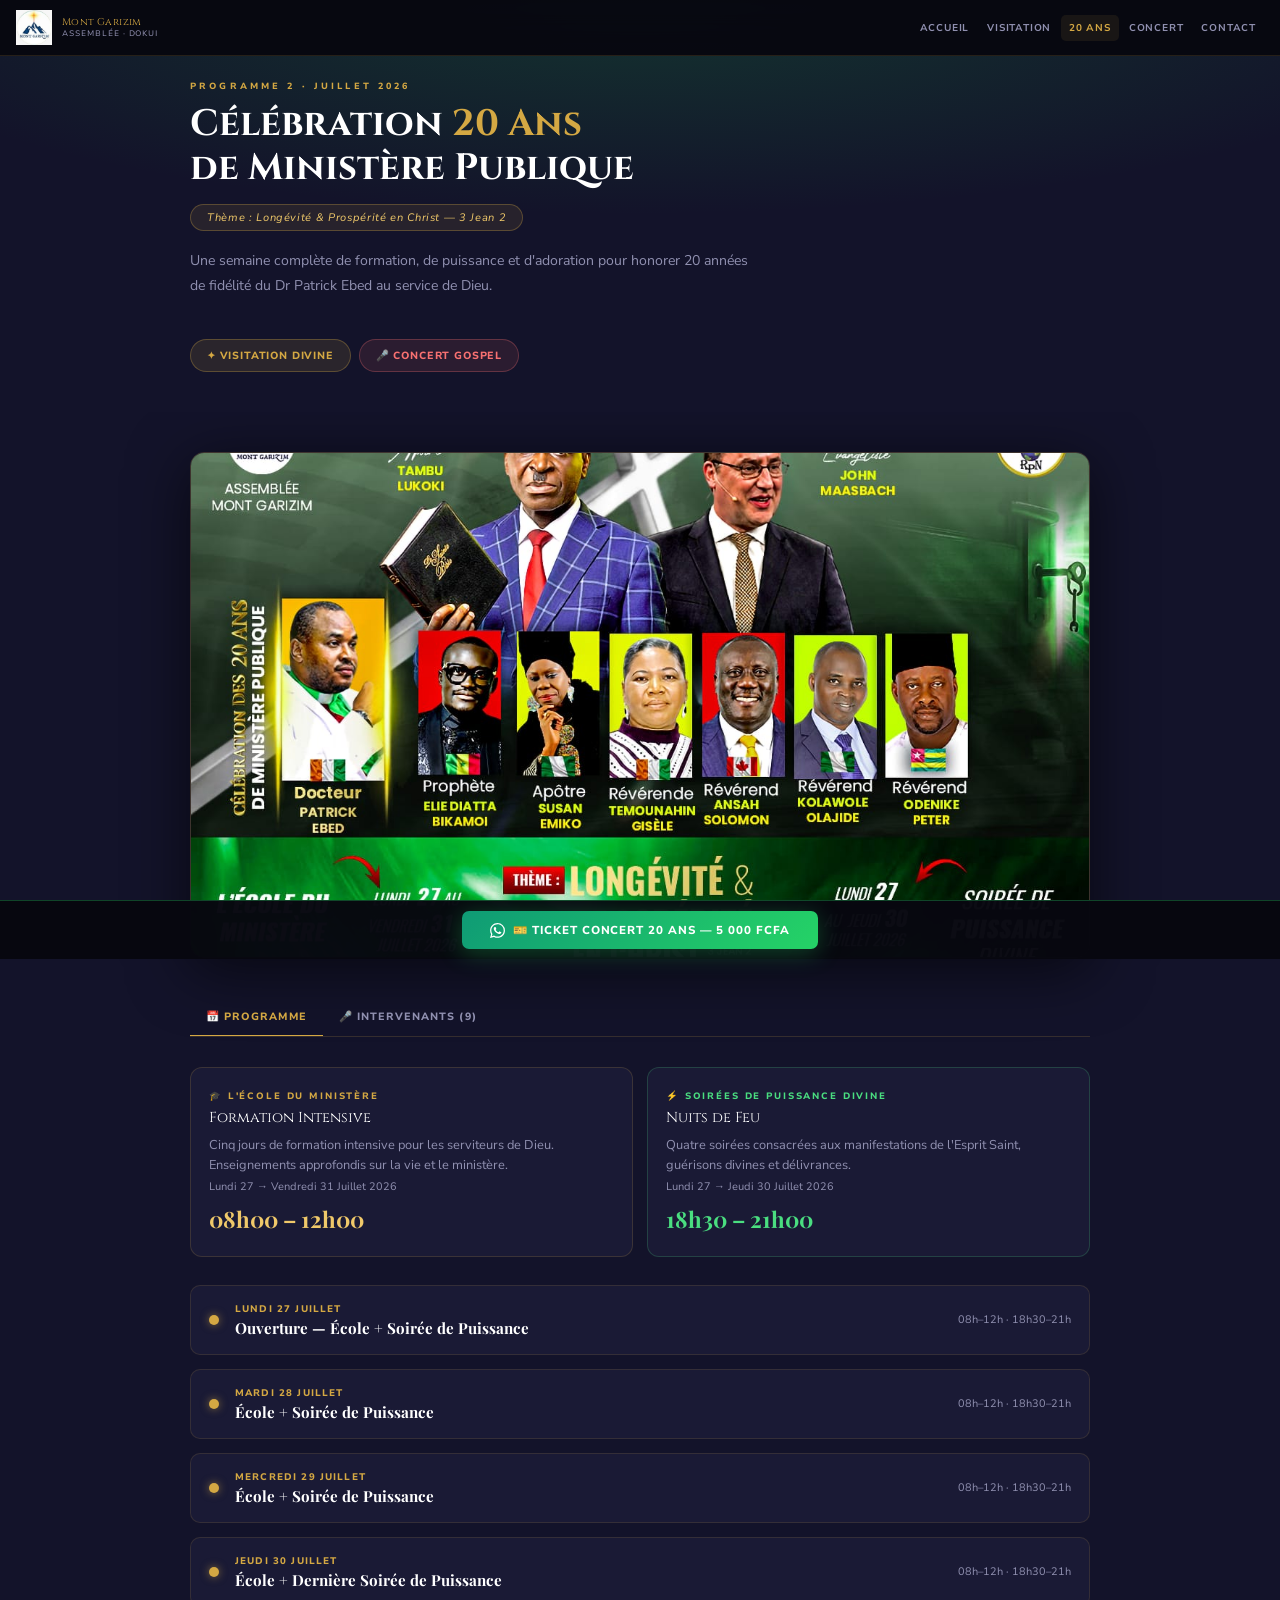
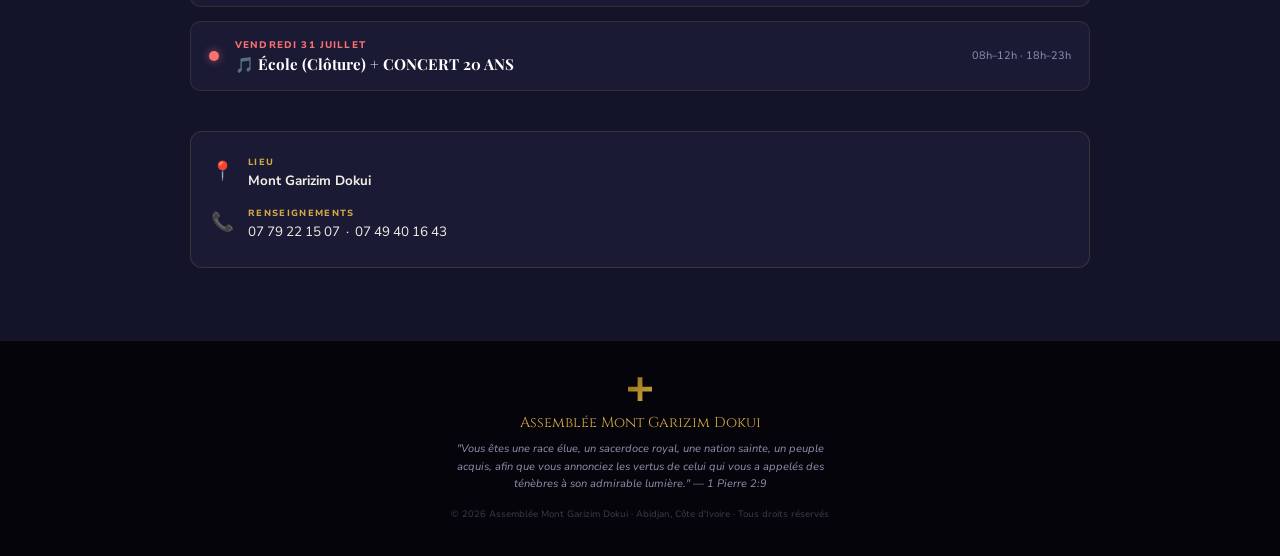
==== 20-ans.html @ 4e77037e "Add files via upload" ====
<!DOCTYPE html>
<html lang="fr">
<head>
<meta charset="UTF-8">
<meta name="viewport" content="width=device-width, initial-scale=1.0">
<title>20 Ans de Ministère — Assemblée Mont Garizim Dokui</title>
<meta name="description" content="Célébration des 20 Ans de Ministère Publique du Dr Patrick Ebed : École du Ministère et Soirées de Puissance Divine du 27 au 31 juillet 2026 à Mont Garizim Dokui.">
<link href="https://fonts.googleapis.com/css2?family=Cinzel:wght@600;700;900&family=Nunito+Sans:ital,wght@0,300;0,400;0,600;0,700;0,800;1,400&family=Playfair+Display:ital,wght@0,700;0,900;1,400&display=swap" rel="stylesheet">
<link rel="stylesheet" href="styles.css">
</head>
<body>

<a href="#main" class="skip-link">Aller au contenu</a>

<!-- NAV -->
<nav id="nav">
  <a href="index.html" class="nav-logo">
    <img src="images/logo.jpeg" alt="Mont Garizim" class="nav-logo-img">
    <div class="nav-text">Mont Garizim<small>Assemblée · Dokui</small></div>
  </a>
  <div class="nav-menu">
    <a href="index.html">Accueil</a>
    <a href="visitation.html">Visitation</a>
    <a href="20-ans.html" class="on">20 Ans</a>
    <a href="concert.html">Concert</a>
    <a href="contact.html">Contact</a>
  </div>
  <button class="nav-toggle" id="navToggle" aria-label="Ouvrir le menu" aria-expanded="false" aria-controls="mobileMenu">
    <span></span><span></span><span></span>
  </button>
</nav>

<!-- MENU MOBILE PLEIN ÉCRAN -->
<div class="mobile-menu" id="mobileMenu" aria-hidden="true">
  <div class="mobile-menu-top">
    <div></div>
    <button class="mobile-menu-close" id="mobileMenuClose" aria-label="Fermer le menu">×</button>
  </div>
  <div class="mobile-menu-body">
    <img src="images/logo.jpeg" alt="Mont Garizim" class="nav-logo-img">
    <a href="index.html" class="mobile-link">Accueil</a>
    <a href="visitation.html" class="mobile-link">Visitation Divine<small>1 – 5 Juillet</small></a>
    <a href="20-ans.html" class="mobile-link on">20 Ans de Ministère<small>27 – 31 Juillet</small></a>
    <a href="concert.html" class="mobile-link">Concert Gospel<small>31 Juillet · Stade Angré</small></a>
    <a href="contact.html" class="mobile-link">Contact<small>Nous rejoindre</small></a>
    <div class="mobile-menu-rule"></div>
    <a href="https://wa.me/2250708304382?text=Bonjour%2C%20je%20souhaite%20r%C3%A9server%20un%20ticket%20pour%20le%20Concert%2020%20Ans%20de%20Minist%C3%A8re%20du%20Dr%20Patrick%20Ebed." class="btn btn-wa mobile-menu-cta" target="_blank" rel="noopener">🎫 Acheter un Ticket — 5 000 FCFA</a>
    <p class="mobile-menu-verse">« Vous êtes une race élue, un sacerdoce royal, une nation sainte… » — 1 Pierre 2:9</p>
  </div>
</div>

<main id="main">

<!-- ═════════════════════════════
  PROGRAMME 2 · 20 ANS
══════════════════════════════════ -->
<div class="prog-header" style="background:var(--night3);">
  <div class="prog-header-bg" style="background:radial-gradient(ellipse 100% 80% at 50% 0%,rgba(21,128,61,.3) 0%,transparent 65%);"></div>
  <div class="prog-header-inner">
    <p class="section-eyebrow rv">Programme 2 · Juillet 2026</p>
    <h2 class="section-title rv">Célébration <span class="g">20 Ans</span><br>de Ministère Publique</h2>
    <span class="verse-pill rv">Thème : Longévité &amp; Prospérité en Christ — 3 Jean 2</span>
    <p class="section-desc rv">Une semaine complète de formation, de puissance et d'adoration pour honorer 20 années de fidélité du Dr Patrick Ebed au service de Dieu.</p>
    <div class="prog-pills rv">
      <a href="visitation.html" class="prog-pill gold">✦ Visitation Divine</a>
      <a href="concert.html" class="prog-pill red-p">🎤 Concert Gospel</a>
    </div>
  </div>
</div>

<section class="section dark3" style="padding-top:40px;">
  <div class="container">
    <img src="images/20-ans.jpg" alt="20 Ans de Ministère" class="prog-banner rv" width="900" height="506">
    <!-- Tabs -->
    <div class="tabs rv">
      <button class="tab-btn on" onclick="tab(this,'t-sched')">📅 Programme</button>
      <button class="tab-btn" onclick="tab(this,'t-spk')">🎤 Intervenants (9)</button>
    </div>

    <div id="t-sched" class="tab-pane on">
      <div class="school-wrap">
        <div class="school-card">
          <p class="school-label">🎓 L'École du Ministère</p>
          <p class="school-name">Formation Intensive</p>
          <p class="school-desc">Cinq jours de formation intensive pour les serviteurs de Dieu. Enseignements approfondis sur la vie et le ministère.</p>
          <p class="school-dates">Lundi 27 → Vendredi 31 Juillet 2026</p>
          <p class="school-time">08h00 – 12h00</p>
        </div>
        <div class="school-card green">
          <p class="school-label">⚡ Soirées de Puissance Divine</p>
          <p class="school-name">Nuits de Feu</p>
          <p class="school-desc">Quatre soirées consacrées aux manifestations de l'Esprit Saint, guérisons divines et délivrances.</p>
          <p class="school-dates">Lundi 27 → Jeudi 30 Juillet 2026</p>
          <p class="school-time">18h30 – 21h00</p>
        </div>
      </div>
      <div class="sched">
        <div class="sched-item"><div class="sched-dot"></div><div><div class="sched-day">Lundi 27 Juillet</div><div class="sched-name">Ouverture — École + Soirée de Puissance</div></div><div class="sched-time">08h–12h · 18h30–21h</div></div>
        <div class="sched-item"><div class="sched-dot"></div><div><div class="sched-day">Mardi 28 Juillet</div><div class="sched-name">École + Soirée de Puissance</div></div><div class="sched-time">08h–12h · 18h30–21h</div></div>
        <div class="sched-item"><div class="sched-dot"></div><div><div class="sched-day">Mercredi 29 Juillet</div><div class="sched-name">École + Soirée de Puissance</div></div><div class="sched-time">08h–12h · 18h30–21h</div></div>
        <div class="sched-item"><div class="sched-dot"></div><div><div class="sched-day">Jeudi 30 Juillet</div><div class="sched-name">École + Dernière Soirée de Puissance</div></div><div class="sched-time">08h–12h · 18h30–21h</div></div>
        <div class="sched-item"><div class="sched-dot cr"></div><div><div class="sched-day cr">Vendredi 31 Juillet</div><div class="sched-name">🎵 École (Clôture) + CONCERT 20 ANS</div></div><div class="sched-time">08h–12h · 18h–23h</div></div>
      </div>
      <div class="venue-card" style="margin-top:20px;">
        <div class="venue-row"><span class="venue-icon">📍</span><div><p class="venue-lbl">Lieu</p><p class="venue-val"><strong>Mont Garizim Dokui</strong></p></div></div>
        <div class="venue-row"><span class="venue-icon">📞</span><div><p class="venue-lbl">Renseignements</p><p class="venue-val">07 79 22 15 07 &nbsp;·&nbsp; 07 49 40 16 43</p></div></div>
      </div>
    </div>

    <div id="t-spk" class="tab-pane">
      <div class="spk-grid">
        <div class="spk-card"><div class="spk-av gold-ring"><div class="spk-av-bg"></div><span>P</span></div><p class="spk-role">Docteur · Pasteur</p><p class="spk-name">Patrick Ebed</p><p class="spk-flag">🇨🇮</p></div>
        <div class="spk-card"><div class="spk-av"><div class="spk-av-bg"></div><span>T</span></div><p class="spk-role">Apôtre</p><p class="spk-name">Tambu Lukoki</p><p class="spk-flag">🇨🇩</p></div>
        <div class="spk-card"><div class="spk-av"><div class="spk-av-bg"></div><span>J</span></div><p class="spk-role">Évangéliste</p><p class="spk-name">John Maasbach</p><p class="spk-flag">🇳🇱</p></div>
        <div class="spk-card"><div class="spk-av"><div class="spk-av-bg"></div><span>E</span></div><p class="spk-role">Prophète</p><p class="spk-name">Elie Diatta Bikamoi</p><p class="spk-flag">🇸🇳</p></div>
        <div class="spk-card"><div class="spk-av"><div class="spk-av-bg"></div><span>S</span></div><p class="spk-role">Apôtre</p><p class="spk-name">Susan Emiko</p><p class="spk-flag">🇨🇮</p></div>
        <div class="spk-card"><div class="spk-av"><div class="spk-av-bg"></div><span>T</span></div><p class="spk-role">Révérende</p><p class="spk-name">Temounahin Gisèle</p><p class="spk-flag">🇨🇮</p></div>
        <div class="spk-card"><div class="spk-av"><div class="spk-av-bg"></div><span>A</span></div><p class="spk-role">Révérend</p><p class="spk-name">Ansah Solomon</p><p class="spk-flag">🇨🇦</p></div>
        <div class="spk-card"><div class="spk-av"><div class="spk-av-bg"></div><span>K</span></div><p class="spk-role">Révérend</p><p class="spk-name">Kolawole Olajide</p><p class="spk-flag">🇳🇬</p></div>
        <div class="spk-card"><div class="spk-av"><div class="spk-av-bg"></div><span>O</span></div><p class="spk-role">Révérend</p><p class="spk-name">Odenike Peter</p><p class="spk-flag">🇹🇬</p></div>
      </div>
    </div>
  </div>
</section>

</main>

<!-- FOOTER -->
<footer>
  <div class="nav-cross" style="width:24px;height:24px;margin:0 auto 12px;"></div>
  <p class="ft-logo">Assemblée Mont Garizim Dokui</p>
  <p class="ft-verse">"Vous êtes une race élue, un sacerdoce royal, une nation sainte, un peuple acquis, afin que vous annonciez les vertus de celui qui vous a appelés des ténèbres à son admirable lumière." — 1 Pierre 2:9</p>
  <p class="ft-copy">© 2026 Assemblée Mont Garizim Dokui · Abidjan, Côte d'Ivoire · Tous droits réservés</p>
</footer>

<!-- STICKY CTA -->
<div id="sticky">
  <a href="https://wa.me/2250708304382?text=Bonjour%2C%20je%20souhaite%20r%C3%A9server%20un%20ticket%20pour%20le%20Concert%2020%20Ans%20de%20Minist%C3%A8re%20du%20Dr%20Patrick%20Ebed." target="_blank" rel="noopener">
    <svg width="15" height="15" viewBox="0 0 24 24" fill="currentColor"><path d="M17.472 14.382c-.297-.149-1.758-.867-2.03-.967-.273-.099-.471-.148-.67.15-.197.297-.767.966-.94 1.164-.173.199-.347.223-.644.075-.297-.15-1.255-.463-2.39-1.475-.883-.788-1.48-1.761-1.653-2.059-.173-.297-.018-.458.13-.606.134-.133.298-.347.446-.52.149-.174.198-.298.298-.497.099-.198.05-.371-.025-.52-.075-.149-.669-1.612-.916-2.207-.242-.579-.487-.5-.669-.51-.173-.008-.371-.01-.57-.01-.198 0-.52.074-.792.372-.272.297-1.04 1.016-1.04 2.479 0 1.462 1.065 2.875 1.213 3.074.149.198 2.096 3.2 5.077 4.487.709.306 1.262.489 1.694.625.712.227 1.36.195 1.871.118.571-.085 1.758-.719 2.006-1.413.248-.694.248-1.289.173-1.413-.074-.124-.272-.198-.57-.347m-5.421 7.403h-.004a9.87 9.87 0 01-5.031-1.378l-.361-.214-3.741.982.998-3.648-.235-.374a9.86 9.86 0 01-1.51-5.26c.001-5.45 4.436-9.884 9.888-9.884 2.64 0 5.122 1.03 6.988 2.898a9.825 9.825 0 012.893 6.994c-.003 5.45-4.437 9.884-9.885 9.884m8.413-18.297A11.815 11.815 0 0012.05 0C5.495 0 .16 5.335.157 11.892c0 2.096.547 4.142 1.588 5.945L.057 24l6.305-1.654a11.882 11.882 0 005.683 1.448h.005c6.554 0 11.89-5.335 11.893-11.893a11.821 11.821 0 00-3.48-8.413z"/></svg>
    🎫 Ticket Concert 20 Ans — 5 000 FCFA
  </a>
</div>

<script src="script.js"></script>
</body>
</html>
---- styles.css ----
/* ════════════════════════════════════════════════════════════
   ASSEMBLÉE MONT GARIZIM DOKUI — Feuille de style commune
   Toutes les pages du site partagent ce fichier.
   ════════════════════════════════════════════════════════════ */

:root {
  --gold: #D4A843;
  --gold-l: #F0C96A;
  --gold-d: #8B6914;
  --crimson: #9B1C1C;
  --night: #080810;
  --night2: #0D0D1C;
  --night3: #13132A;
  --night4: #1A1A35;
  --green: #15803D;
  --green-l: #22C55E;
  --white: #FFFFFF;
  --offwhite: #F2EDE4;
  --muted: #9090B0;
  --border: rgba(212,168,67,0.18);
}
*{margin:0;padding:0;box-sizing:border-box;}
html{scroll-behavior:smooth;}
body{font-family:'Nunito Sans',sans-serif;background:var(--night);color:var(--white);overflow-x:hidden;-webkit-font-smoothing:antialiased;}

/* ─── SCROLLBAR ─── */
::-webkit-scrollbar{width:4px;}
::-webkit-scrollbar-track{background:var(--night);}
::-webkit-scrollbar-thumb{background:var(--gold-d);border-radius:2px;}

/* ─── NAV ─── */
#nav{
  position:fixed;top:0;left:0;right:0;z-index:999;
  display:flex;align-items:center;justify-content:space-between;
  padding:0 16px;height:56px;
  background:rgba(8,8,16,0.96);
  backdrop-filter:blur(16px);
  border-bottom:1px solid rgba(212,168,67,0.15);
  transition:all .3s;
}
.nav-logo{display:flex;align-items:center;gap:10px;text-decoration:none;}
.nav-cross{
  width:30px;height:30px;
  background:linear-gradient(135deg,var(--gold-d),var(--gold));
  clip-path:polygon(40% 0%,60% 0%,60% 40%,100% 40%,100% 60%,60% 60%,60% 100%,40% 100%,40% 60%,0% 60%,0% 40%,40% 40%);
  flex-shrink:0;
}
.nav-text{font-family:'Cinzel',serif;font-size:.62rem;line-height:1.3;color:var(--gold);letter-spacing:.04em;}
.nav-text small{display:block;font-size:.5rem;color:var(--muted);letter-spacing:.12em;text-transform:uppercase;font-family:'Nunito Sans',sans-serif;}
.nav-menu{display:flex;gap:2px;}
.nav-menu a{
  color:var(--muted);text-decoration:none;
  font-size:.62rem;font-weight:700;letter-spacing:.08em;text-transform:uppercase;
  padding:6px 8px;border-radius:5px;transition:all .2s;white-space:nowrap;
}
.nav-menu a:hover,.nav-menu a.on{color:var(--gold);background:rgba(212,168,67,.09);}

/* ─── HERO ─── */
#hero{
  min-height:100svh;
  display:flex;flex-direction:column;align-items:center;justify-content:center;
  position:relative;overflow:hidden;padding:64px 16px 48px;text-align:center;
}
.hero-bg{
  position:absolute;inset:0;
  background:
    radial-gradient(ellipse 120% 60% at 50% 0%, rgba(155,28,28,.5) 0%, transparent 55%),
    radial-gradient(ellipse 80% 80% at 80% 80%, rgba(212,168,67,.07) 0%, transparent 60%),
    linear-gradient(180deg,#0A0518 0%,#08080F 60%,#080810 100%);
}
.hero-stars{
  position:absolute;inset:0;
  background-image:
    radial-gradient(1px 1px at 20% 30%, rgba(212,168,67,.5) 0%, transparent 100%),
    radial-gradient(1px 1px at 80% 20%, rgba(255,255,255,.3) 0%, transparent 100%),
    radial-gradient(1px 1px at 40% 70%, rgba(212,168,67,.3) 0%, transparent 100%),
    radial-gradient(1px 1px at 60% 50%, rgba(255,255,255,.2) 0%, transparent 100%),
    radial-gradient(1px 1px at 10% 80%, rgba(212,168,67,.4) 0%, transparent 100%),
    radial-gradient(1px 1px at 90% 60%, rgba(255,255,255,.25) 0%, transparent 100%),
    radial-gradient(1.5px 1.5px at 35% 15%, rgba(212,168,67,.6) 0%, transparent 100%),
    radial-gradient(1px 1px at 75% 85%, rgba(255,255,255,.2) 0%, transparent 100%);
  animation:twinkle 6s ease-in-out infinite alternate;
}
@keyframes twinkle{from{opacity:.5;}to{opacity:1;}}
.hero-content{position:relative;z-index:2;max-width:720px;margin:0 auto;}
.hero-eyebrow{
  font-size:.6rem;letter-spacing:.35em;text-transform:uppercase;
  color:var(--gold);margin-bottom:14px;font-weight:800;
  animation:up .7s ease both;
}
.hero-church{
  font-family:'Cinzel',serif;
  font-size:clamp(1.4rem,5.5vw,3rem);
  color:var(--white);line-height:1.15;margin-bottom:6px;
  animation:up .8s .08s ease both;
  text-shadow:0 2px 40px rgba(155,28,28,.6);
}
.hero-sub{
  font-family:'Playfair Display',serif;
  font-size:clamp(.75rem,2vw,.95rem);
  color:var(--gold-l);font-style:italic;margin-bottom:24px;
  animation:up .8s .14s ease both;letter-spacing:.06em;
}
.hero-rule{
  width:60px;height:2px;margin:0 auto 28px;
  background:linear-gradient(90deg,transparent,var(--gold),transparent);
  animation:up .8s .18s ease both;
}
.hero-tagline{
  font-size:clamp(.78rem,2vw,.9rem);color:rgba(242,237,228,.7);
  font-weight:300;margin-bottom:36px;letter-spacing:.04em;
  animation:up .8s .22s ease both;
}
.hero-img-wrap{
  position:relative;margin-bottom:36px;
  animation:up .9s .28s ease both;
}
.hero-img{
  width:100%;max-width:680px;border-radius:14px;
  border:1px solid rgba(212,168,67,.28);
  box-shadow:0 24px 80px rgba(0,0,0,.8),0 0 60px rgba(155,28,28,.2);
  aspect-ratio:16/9;object-fit:cover;object-position:center;
}
.hero-glow{
  position:absolute;inset:-20px;
  background:radial-gradient(ellipse, rgba(155,28,28,.2) 0%, transparent 70%);
  pointer-events:none;z-index:-1;border-radius:20px;
}
.hero-btns{
  display:flex;gap:12px;flex-wrap:wrap;justify-content:center;
  animation:up .9s .34s ease both;
}
.btn{
  display:inline-flex;align-items:center;gap:8px;
  padding:13px 24px;border-radius:7px;cursor:pointer;
  font-family:'Nunito Sans',sans-serif;font-size:.72rem;
  font-weight:800;letter-spacing:.1em;text-transform:uppercase;
  text-decoration:none;transition:all .25s;border:none;
}
.btn-gold{
  background:linear-gradient(135deg,var(--gold-d),var(--gold),var(--gold-l));
  color:var(--night);
  box-shadow:0 4px 24px rgba(212,168,67,.35);
}
.btn-gold:hover{transform:translateY(-2px);box-shadow:0 8px 36px rgba(212,168,67,.5);}
.btn-ghost{
  background:transparent;color:var(--gold);
  border:1.5px solid rgba(212,168,67,.5);
}
.btn-ghost:hover{background:rgba(212,168,67,.1);border-color:var(--gold);}
.btn-wa{
  background:linear-gradient(135deg,#0F9B75,#25D366);
  color:#fff;box-shadow:0 4px 24px rgba(37,211,102,.3);
}
.btn-wa:hover{transform:translateY(-2px);box-shadow:0 8px 36px rgba(37,211,102,.45);}
.btn-wa svg,.btn-gold svg{width:16px;height:16px;flex-shrink:0;}

@keyframes up{from{opacity:0;transform:translateY(32px);}to{opacity:1;transform:translateY(0);}}

/* ─── SECTION COMMONS ─── */
.section{padding:72px 16px;}
.section.dark2{background:var(--night2);}
.section.dark3{background:var(--night3);}
.container{max-width:900px;margin:0 auto;}
.section-eyebrow{
  font-size:.56rem;letter-spacing:.35em;text-transform:uppercase;
  color:var(--gold);font-weight:800;margin-bottom:10px;
}
.section-title{
  font-family:'Cinzel',serif;
  font-size:clamp(1.3rem,4.5vw,2.3rem);
  line-height:1.2;margin-bottom:14px;
}
.section-title .g{color:var(--gold);}
.section-desc{
  font-size:.88rem;color:var(--muted);line-height:1.75;
  max-width:560px;margin-bottom:40px;
}
.centered{text-align:center;}
.centered .section-desc{margin-left:auto;margin-right:auto;}
.gold-line{
  width:100%;height:1px;
  background:linear-gradient(90deg,transparent,rgba(212,168,67,.25),transparent);
  margin:52px 0;
}
.verse-pill{
  display:inline-block;padding:5px 16px;border-radius:20px;
  background:rgba(212,168,67,.1);border:1px solid rgba(212,168,67,.3);
  color:var(--gold-l);font-size:.68rem;font-style:italic;letter-spacing:.06em;
  margin-bottom:18px;
}

/* ─── SCROLL REVEAL ─── */
.rv{opacity:0;transform:translateY(28px);transition:opacity .65s ease,transform .65s ease;}
.rv.on{opacity:1;transform:none;}
.rv.d1{transition-delay:.08s;}.rv.d2{transition-delay:.16s;}.rv.d3{transition-delay:.24s;}.rv.d4{transition-delay:.32s;}

/* ─── EVENTS GRID ─── */
.events-grid{display:grid;gap:18px;grid-template-columns:1fr;}
@media(min-width:540px){.events-grid{grid-template-columns:1fr 1fr;}}
@media(min-width:800px){.events-grid{grid-template-columns:repeat(3,1fr);}}

.ev-card{
  display:block;text-decoration:none;color:inherit;
  background:var(--night3);border:1px solid var(--border);
  border-radius:14px;overflow:hidden;
  transition:transform .3s,box-shadow .3s,border-color .3s;
}
.ev-card:hover{
  transform:translateY(-7px);
  box-shadow:0 20px 60px rgba(0,0,0,.6),0 0 24px rgba(212,168,67,.1);
  border-color:rgba(212,168,67,.4);
}
.ev-card-img{width:100%;aspect-ratio:16/9;object-fit:cover;display:block;}
.ev-card-body{padding:18px 16px;}
.ev-tag{
  display:inline-block;padding:3px 11px;border-radius:20px;
  font-size:.56rem;font-weight:800;letter-spacing:.15em;text-transform:uppercase;
  margin-bottom:10px;
}
.tag-g{background:rgba(212,168,67,.13);color:var(--gold);border:1px solid rgba(212,168,67,.3);}
.tag-gr{background:rgba(34,197,94,.1);color:#4ADE80;border:1px solid rgba(74,222,128,.3);}
.tag-r{background:rgba(155,28,28,.18);color:#F87171;border:1px solid rgba(248,113,113,.3);}
.ev-title{font-family:'Playfair Display',serif;font-size:1rem;font-weight:700;line-height:1.3;margin-bottom:8px;}
.ev-date{font-size:.68rem;color:var(--gold);font-weight:700;letter-spacing:.05em;margin-bottom:5px;}
.ev-loc{font-size:.68rem;color:var(--muted);}

/* ─── PROGRAMME BANNER ─── */
.prog-banner{
  width:100%;border-radius:14px;
  border:1px solid rgba(212,168,67,.22);
  box-shadow:0 12px 60px rgba(0,0,0,.6);
  margin-bottom:40px;display:block;
  /* Mobile : ratio 16/9 fixe, pas de zoom ni de déformation */
  aspect-ratio:16/9;
  object-fit:cover;
  object-position:center;
  /* Rendu net sur tous les écrans */
  image-rendering:-webkit-optimize-contrast;
  image-rendering:crisp-edges;
}

/* ─── PROGRAMME HEADER ─── */
.prog-header{
  position:relative;padding:80px 16px 0;overflow:hidden;
  background:var(--night2);
}
.prog-header-bg{
  position:absolute;inset:0;
  background:radial-gradient(ellipse 100% 80% at 50% 0%,rgba(155,28,28,.35) 0%,transparent 65%);
}
.prog-header-inner{position:relative;z-index:1;max-width:900px;margin:0 auto;}

/* ─── SCHEDULE ─── */
.sched{display:flex;flex-direction:column;gap:14px;margin-bottom:40px;}
.sched-item{
  display:grid;grid-template-columns:auto 1fr auto;align-items:center;gap:16px;
  background:var(--night4);border:1px solid rgba(212,168,67,.14);
  border-radius:10px;padding:16px 18px;
  transition:border-color .2s,background .2s;
}
.sched-item:hover{border-color:rgba(212,168,67,.35);background:rgba(26,26,53,.7);}
.sched-dot{
  width:10px;height:10px;border-radius:50%;
  background:var(--gold);box-shadow:0 0 8px rgba(212,168,67,.6);
  flex-shrink:0;
}
.sched-dot.cr{background:#F87171;box-shadow:0 0 8px rgba(248,113,113,.6);}
.sched-dot.gr{background:#4ADE80;box-shadow:0 0 8px rgba(74,222,128,.6);}
.sched-day{font-size:.6rem;color:var(--gold);font-weight:800;letter-spacing:.12em;text-transform:uppercase;margin-bottom:3px;}
.sched-day.cr{color:#F87171;}
.sched-day.gr{color:#4ADE80;}
.sched-name{font-family:'Playfair Display',serif;font-size:.95rem;font-weight:700;}
.sched-time{font-size:.68rem;color:var(--muted);white-space:nowrap;text-align:right;}

/* ─── SPEAKERS ─── */
.spk-heading{
  font-family:'Cinzel',serif;font-size:.85rem;color:var(--gold);
  display:flex;align-items:center;gap:14px;margin-bottom:22px;
}
.spk-heading::after{content:'';flex:1;height:1px;background:rgba(212,168,67,.2);}
.spk-grid{display:grid;gap:14px;grid-template-columns:repeat(2,1fr);}
@media(min-width:460px){.spk-grid{grid-template-columns:repeat(3,1fr);}}
@media(min-width:680px){.spk-grid{grid-template-columns:repeat(4,1fr);}}
@media(min-width:860px){.spk-grid{grid-template-columns:repeat(5,1fr);}}

.spk-card{
  background:var(--night4);border:1px solid rgba(212,168,67,.14);
  border-radius:12px;padding:18px 12px 14px;text-align:center;
  transition:transform .3s,border-color .3s,box-shadow .3s;
}
.spk-card:hover{
  transform:translateY(-5px);
  border-color:rgba(212,168,67,.4);
  box-shadow:0 12px 40px rgba(0,0,0,.4);
}
.spk-photo{
  width:74px;height:74px;border-radius:50%;
  border:2px solid rgba(212,168,67,.3);
  object-fit:cover;margin:0 auto 11px;display:block;
}
.spk-av{
  width:74px;height:74px;border-radius:50%;
  border:2px solid rgba(212,168,67,.3);
  margin:0 auto 11px;display:flex;align-items:center;justify-content:center;
  font-family:'Cinzel',serif;font-weight:900;font-size:1.5rem;color:var(--gold);
  position:relative;overflow:hidden;
}
.spk-av-bg{
  position:absolute;inset:0;
  background:linear-gradient(135deg,var(--night3),var(--night4));
}
.spk-av span{position:relative;z-index:1;}
.spk-av.gold-ring{border-color:var(--gold);box-shadow:0 0 16px rgba(212,168,67,.25);}
.spk-role{font-size:.56rem;letter-spacing:.14em;text-transform:uppercase;color:var(--gold);font-weight:800;margin-bottom:3px;}
.spk-name{font-family:'Playfair Display',serif;font-size:.82rem;font-weight:700;line-height:1.25;}
.spk-flag{font-size:1.1rem;margin-top:5px;}

/* ─── SCHOOL BLOCKS ─── */
.school-wrap{display:grid;gap:14px;margin-bottom:28px;}
@media(min-width:600px){.school-wrap{grid-template-columns:1fr 1fr;}}
.school-card{
  background:var(--night4);border-radius:12px;
  border:1px solid rgba(212,168,67,.18);padding:22px 18px;
}
.school-card.green{border-color:rgba(74,222,128,.2);}
.school-label{
  font-size:.58rem;letter-spacing:.2em;text-transform:uppercase;font-weight:800;
  color:var(--gold);margin-bottom:6px;
}
.school-card.green .school-label{color:#4ADE80;}
.school-name{font-family:'Cinzel',serif;font-size:.9rem;margin-bottom:8px;}
.school-desc{font-size:.8rem;color:var(--muted);line-height:1.6;}
.school-time{
  font-family:'Playfair Display',serif;
  font-size:1.4rem;font-weight:700;color:var(--gold-l);margin-top:10px;
}
.school-card.green .school-time{color:#4ADE80;}
.school-dates{font-size:.68rem;color:var(--muted);margin-top:3px;}

/* ─── TABS ─── */
.tabs{
  display:flex;border-bottom:1px solid rgba(212,168,67,.18);
  margin-bottom:30px;overflow-x:auto;gap:0;
  scrollbar-width:none;
}
.tabs::-webkit-scrollbar{display:none;}
.tab-btn{
  background:none;border:none;cursor:pointer;
  color:var(--muted);padding:11px 16px;
  font-family:'Nunito Sans',sans-serif;font-size:.66rem;
  font-weight:800;letter-spacing:.1em;text-transform:uppercase;
  border-bottom:2px solid transparent;margin-bottom:-1px;
  transition:all .2s;white-space:nowrap;flex-shrink:0;
}
.tab-btn.on{color:var(--gold);border-bottom-color:var(--gold);}
.tab-pane{display:none;}
.tab-pane.on{display:block;}

/* ─── ARTISTS GRID ─── */
.art-grid{display:grid;gap:14px;grid-template-columns:repeat(2,1fr);}
@media(min-width:460px){.art-grid{grid-template-columns:repeat(3,1fr);}}
@media(min-width:680px){.art-grid{grid-template-columns:repeat(4,1fr);}}
@media(min-width:840px){.art-grid{grid-template-columns:repeat(5,1fr);}}

/* ─── TICKET ─── */
.ticket-grid{
  display:grid;gap:18px;grid-template-columns:1fr;
  margin-bottom:0;
}
@media(min-width:620px){.ticket-grid{grid-template-columns:1fr 1fr;}}

.ticket-wrap{
  background:linear-gradient(135deg,rgba(21,128,61,.12),rgba(34,197,94,.05));
  border:1px solid rgba(74,222,128,.25);
  border-radius:16px;padding:36px 24px;text-align:center;
  position:relative;overflow:hidden;
}
.ticket-wrap.gold-ticket{
  background:linear-gradient(135deg,rgba(212,168,67,.1),rgba(212,168,67,.04));
  border-color:rgba(212,168,67,.35);
}
.ticket-wrap::before{
  content:'';position:absolute;inset:0;
  background:radial-gradient(circle at 50% 0%,rgba(37,211,102,.08),transparent 60%);
}
.ticket-wrap.gold-ticket::before{
  background:radial-gradient(circle at 50% 0%,rgba(212,168,67,.1),transparent 60%);
}
.ticket-badge{
  display:inline-block;padding:4px 14px;border-radius:20px;
  font-size:.56rem;font-weight:800;letter-spacing:.18em;text-transform:uppercase;
  margin-bottom:14px;position:relative;
  background:rgba(74,222,128,.15);color:#4ADE80;
  border:1px solid rgba(74,222,128,.35);
}
.gold-ticket .ticket-badge{
  background:rgba(212,168,67,.18);color:var(--gold);
  border-color:rgba(212,168,67,.45);
}
.ticket-price{
  font-family:'Cinzel',serif;
  font-size:clamp(2.4rem,9vw,4rem);
  color:var(--gold);line-height:1;
  text-shadow:0 0 60px rgba(212,168,67,.4);
  position:relative;
}
.gold-ticket .ticket-price{color:var(--gold-l);}
.ticket-cur{font-size:.35em;vertical-align:super;margin-right:2px;}
.ticket-label{font-size:.7rem;color:var(--muted);letter-spacing:.1em;margin-top:4px;margin-bottom:20px;}
.ticket-perks{
  list-style:none;text-align:left;
  display:inline-flex;flex-direction:column;gap:8px;
  margin-bottom:26px;
}
.ticket-perks li{
  font-size:.82rem;color:var(--offwhite);
  display:flex;align-items:center;gap:10px;
}
.ticket-perks li::before{content:'✦';color:var(--gold);font-size:.6rem;}
.ticket-perks li.muted-perk{color:var(--muted);}
.ticket-perks li.muted-perk::before{color:rgba(144,144,176,.5);}
.ticket-note{font-size:.66rem;color:var(--muted);margin-top:14px;line-height:1.6;}

/* ─── VENUE ─── */
.venue-card{
  background:var(--night4);border:1px solid var(--border);
  border-radius:12px;padding:24px 20px;
  display:flex;flex-direction:column;gap:16px;
}
.venue-row{display:flex;gap:14px;align-items:flex-start;}
.venue-icon{font-size:1.15rem;flex-shrink:0;margin-top:2px;}
.venue-lbl{font-size:.56rem;letter-spacing:.15em;text-transform:uppercase;color:var(--gold);font-weight:800;margin-bottom:3px;}
.venue-val{font-size:.84rem;color:var(--offwhite);line-height:1.55;}

/* ─── CONTACT ─── */
.contact-grid{display:grid;gap:14px;}
@media(min-width:560px){.contact-grid{grid-template-columns:1fr 1fr;}}
.contact-card{
  background:var(--night3);border:1px solid var(--border);
  border-radius:12px;padding:20px 18px;
  display:flex;align-items:flex-start;gap:14px;
}
.contact-icon{font-size:1.35rem;flex-shrink:0;}
.contact-lbl{font-size:.55rem;color:var(--muted);letter-spacing:.12em;text-transform:uppercase;margin-bottom:4px;}
.contact-val{font-size:.85rem;font-weight:700;color:var(--offwhite);line-height:1.5;}

/* ─── STICKY ─── */
#sticky{
  position:fixed;bottom:0;left:0;right:0;z-index:998;
  padding:10px 16px;
  background:rgba(8,8,16,.98);
  border-top:1px solid rgba(37,211,102,.3);
  display:flex;justify-content:center;
  transform:translateY(100%);transition:transform .35s ease;
}
#sticky.on{transform:translateY(0);}
#sticky a{
  display:flex;align-items:center;gap:8px;
  background:linear-gradient(135deg,#0F9B75,#25D366);
  color:#fff;text-decoration:none;
  padding:11px 28px;border-radius:7px;
  font-weight:800;font-size:.72rem;letter-spacing:.08em;text-transform:uppercase;
  box-shadow:0 4px 24px rgba(37,211,102,.3);
  transition:box-shadow .2s;
}
#sticky a:hover{box-shadow:0 6px 36px rgba(37,211,102,.5);}

/* ─── FOOTER ─── */
footer{
  background:#04040A;
  border-top:1px solid rgba(212,168,67,.12);
  padding:36px 16px;text-align:center;
}
.ft-logo{font-family:'Cinzel',serif;font-size:.9rem;color:var(--gold);margin-bottom:8px;}
.ft-verse{font-size:.68rem;color:var(--muted);font-style:italic;max-width:400px;margin:0 auto 16px;line-height:1.6;}
.ft-copy{font-size:.58rem;color:rgba(144,144,176,.4);}

/* ─── PROGRAMME NAV PILLS ─── */
.prog-pills{
  display:flex;gap:8px;flex-wrap:wrap;margin-bottom:40px;
}
.prog-pill{
  display:inline-flex;align-items:center;gap:6px;
  padding:8px 16px;border-radius:30px;font-size:.65rem;
  font-weight:800;letter-spacing:.08em;text-transform:uppercase;
  text-decoration:none;transition:all .2s;
}
.prog-pill.gold{
  background:rgba(212,168,67,.12);color:var(--gold);
  border:1px solid rgba(212,168,67,.3);
}
.prog-pill.gold:hover{background:rgba(212,168,67,.22);}
.prog-pill.green-p{
  background:rgba(34,197,94,.1);color:#4ADE80;
  border:1px solid rgba(74,222,128,.28);
}
.prog-pill.green-p:hover{background:rgba(34,197,94,.18);}
.prog-pill.red-p{
  background:rgba(248,113,113,.1);color:#F87171;
  border:1px solid rgba(248,113,113,.28);
}
.prog-pill.red-p:hover{background:rgba(248,113,113,.18);}

/* ─── COUNTDOWN ─── */
.countdown-wrap{
  display:flex;gap:12px;justify-content:center;flex-wrap:wrap;
  margin-bottom:36px;
}
.cd-box{
  background:var(--night4);border:1px solid var(--border);
  border-radius:10px;padding:14px 18px;text-align:center;min-width:72px;
}
.cd-num{
  font-family:'Cinzel',serif;font-size:1.8rem;
  color:var(--gold);line-height:1;
  text-shadow:0 0 20px rgba(212,168,67,.4);
}
.cd-lbl{font-size:.52rem;color:var(--muted);letter-spacing:.15em;text-transform:uppercase;margin-top:4px;}

/* ─── HIGHLIGHT BOX ─── */
.info-highlight{
  background:rgba(155,28,28,.12);
  border:1px solid rgba(248,113,113,.22);
  border-radius:10px;padding:16px 20px;
  font-size:.82rem;color:var(--offwhite);line-height:1.65;
  margin-bottom:24px;
}
.info-highlight strong{color:#F87171;}

/* ════════════════════════════════════════════════════════════
   NAVIGATION — multi-pages + menu mobile plein écran
   ════════════════════════════════════════════════════════════ */

/* Le header reste identique en desktop ; au-dessous de 760px,
   la liste de liens disparaît au profit d'un bouton burger. */
.nav-menu a.on{color:var(--gold);background:rgba(212,168,67,.09);}

.nav-toggle{
  display:none;
  flex-direction:column;align-items:center;justify-content:center;
  gap:5px;width:38px;height:38px;flex-shrink:0;
  background:rgba(212,168,67,.08);border:1px solid rgba(212,168,67,.22);
  border-radius:8px;cursor:pointer;padding:0;
  -webkit-tap-highlight-color:transparent;
}
.nav-toggle span{
  display:block;width:18px;height:1.5px;border-radius:1px;
  background:var(--gold);transition:transform .3s ease,opacity .3s ease;
}
.nav-toggle[aria-expanded="true"] span:nth-child(1){transform:translateY(6.5px) rotate(45deg);}
.nav-toggle[aria-expanded="true"] span:nth-child(2){opacity:0;}
.nav-toggle[aria-expanded="true"] span:nth-child(3){transform:translateY(-6.5px) rotate(-45deg);}

@media(max-width:760px){
  .nav-menu{display:none;}
  .nav-toggle{display:flex;}
}

/* ─── MENU PLEIN ÉCRAN (mobile) ─── */
.mobile-menu{
  position:fixed;inset:0;z-index:1100;
  visibility:hidden;opacity:0;
  transition:opacity .4s ease,visibility .4s ease;
  display:flex;flex-direction:column;
  background:
    radial-gradient(ellipse 120% 50% at 50% 0%, rgba(155,28,28,.4) 0%, transparent 60%),
    rgba(6,6,12,.99);
  backdrop-filter:blur(18px);
  overflow-y:auto;
}
.mobile-menu.open{visibility:visible;opacity:1;}
body.menu-open{overflow:hidden;}

.mobile-menu-top{
  display:flex;align-items:center;justify-content:space-between;
  padding:0 16px;height:56px;flex-shrink:0;
}
.mobile-menu-close{
  width:38px;height:38px;border-radius:8px;
  background:rgba(212,168,67,.08);border:1px solid rgba(212,168,67,.22);
  color:var(--gold);font-size:1.3rem;line-height:1;cursor:pointer;
  display:flex;align-items:center;justify-content:center;
  -webkit-tap-highlight-color:transparent;
}

.mobile-menu-body{
  flex:1;display:flex;flex-direction:column;align-items:center;
  justify-content:center;text-align:center;gap:8px;
  padding:24px 24px 48px;
}
.mobile-menu-cross{
  width:38px;height:38px;margin-bottom:18px;
  background:linear-gradient(135deg,var(--gold-d),var(--gold));
  clip-path:polygon(40% 0%,60% 0%,60% 40%,100% 40%,100% 60%,60% 60%,60% 100%,40% 100%,40% 60%,0% 60%,0% 40%,40% 40%);
  opacity:0;transform:translateY(-10px);
  transition:opacity .5s ease,transform .5s ease;
}
.mobile-link{
  font-family:'Cinzel',serif;font-size:1.15rem;letter-spacing:.05em;
  color:var(--offwhite);text-decoration:none;text-transform:uppercase;
  padding:10px 0;position:relative;
  opacity:0;transform:translateY(14px);
  transition:opacity .45s ease,transform .45s ease,color .2s ease;
}
.mobile-link small{
  display:block;font-family:'Nunito Sans',sans-serif;font-size:.6rem;
  letter-spacing:.12em;text-transform:uppercase;color:var(--muted);
  font-weight:600;margin-top:3px;
}
.mobile-link.on{color:var(--gold);}
.mobile-link.on small{color:var(--gold-l);}
.mobile-link:active{color:var(--gold);}
.mobile-menu.open .mobile-menu-cross,
.mobile-menu.open .mobile-link{opacity:1;transform:none;}
.mobile-menu.open .mobile-link:nth-child(1){transition-delay:.06s;}
.mobile-menu.open .mobile-link:nth-child(2){transition-delay:.11s;}
.mobile-menu.open .mobile-link:nth-child(3){transition-delay:.16s;}
.mobile-menu.open .mobile-link:nth-child(4){transition-delay:.21s;}
.mobile-menu.open .mobile-link:nth-child(5){transition-delay:.26s;}

.mobile-menu-rule{
  width:46px;height:1px;margin:22px 0;
  background:linear-gradient(90deg,transparent,var(--gold),transparent);
  opacity:0;transition:opacity .5s ease .3s;
}
.mobile-menu.open .mobile-menu-rule{opacity:1;}
.mobile-menu-cta{
  opacity:0;transform:translateY(14px);
  transition:opacity .45s ease .32s,transform .45s ease .32s;
}
.mobile-menu.open .mobile-menu-cta{opacity:1;transform:none;}
.mobile-menu-verse{
  font-family:'Playfair Display',serif;font-style:italic;
  font-size:.7rem;color:var(--muted);max-width:280px;margin-top:26px;
  line-height:1.6;opacity:0;transition:opacity .5s ease .38s;
}
.mobile-menu.open .mobile-menu-verse{opacity:1;}

@media(min-width:761px){
  .mobile-menu{display:none !important;}
}

/* ─── ACCESSIBILITÉ ─── */
.skip-link{
  position:absolute;left:-9999px;top:0;z-index:1200;
  background:var(--gold);color:var(--night);
  padding:10px 18px;font-weight:800;font-size:.75rem;
  text-decoration:none;border-radius:0 0 6px 0;
}
.skip-link:focus{left:0;}

a:focus-visible,button:focus-visible{
  outline:2px solid var(--gold-l);outline-offset:2px;border-radius:4px;
}

@media (prefers-reduced-motion: reduce){
  *{animation-duration:.01ms !important;animation-iteration-count:1 !important;transition-duration:.01ms !important;scroll-behavior:auto !important;}
}
.nav-logo-img {
  width: 36px;
  height: 36px;
  object-fit: contain;
}

/* ─── LIENS RAPIDES ENTRE PROGRAMMES ─── */
.prog-pills{margin-top:28px;}
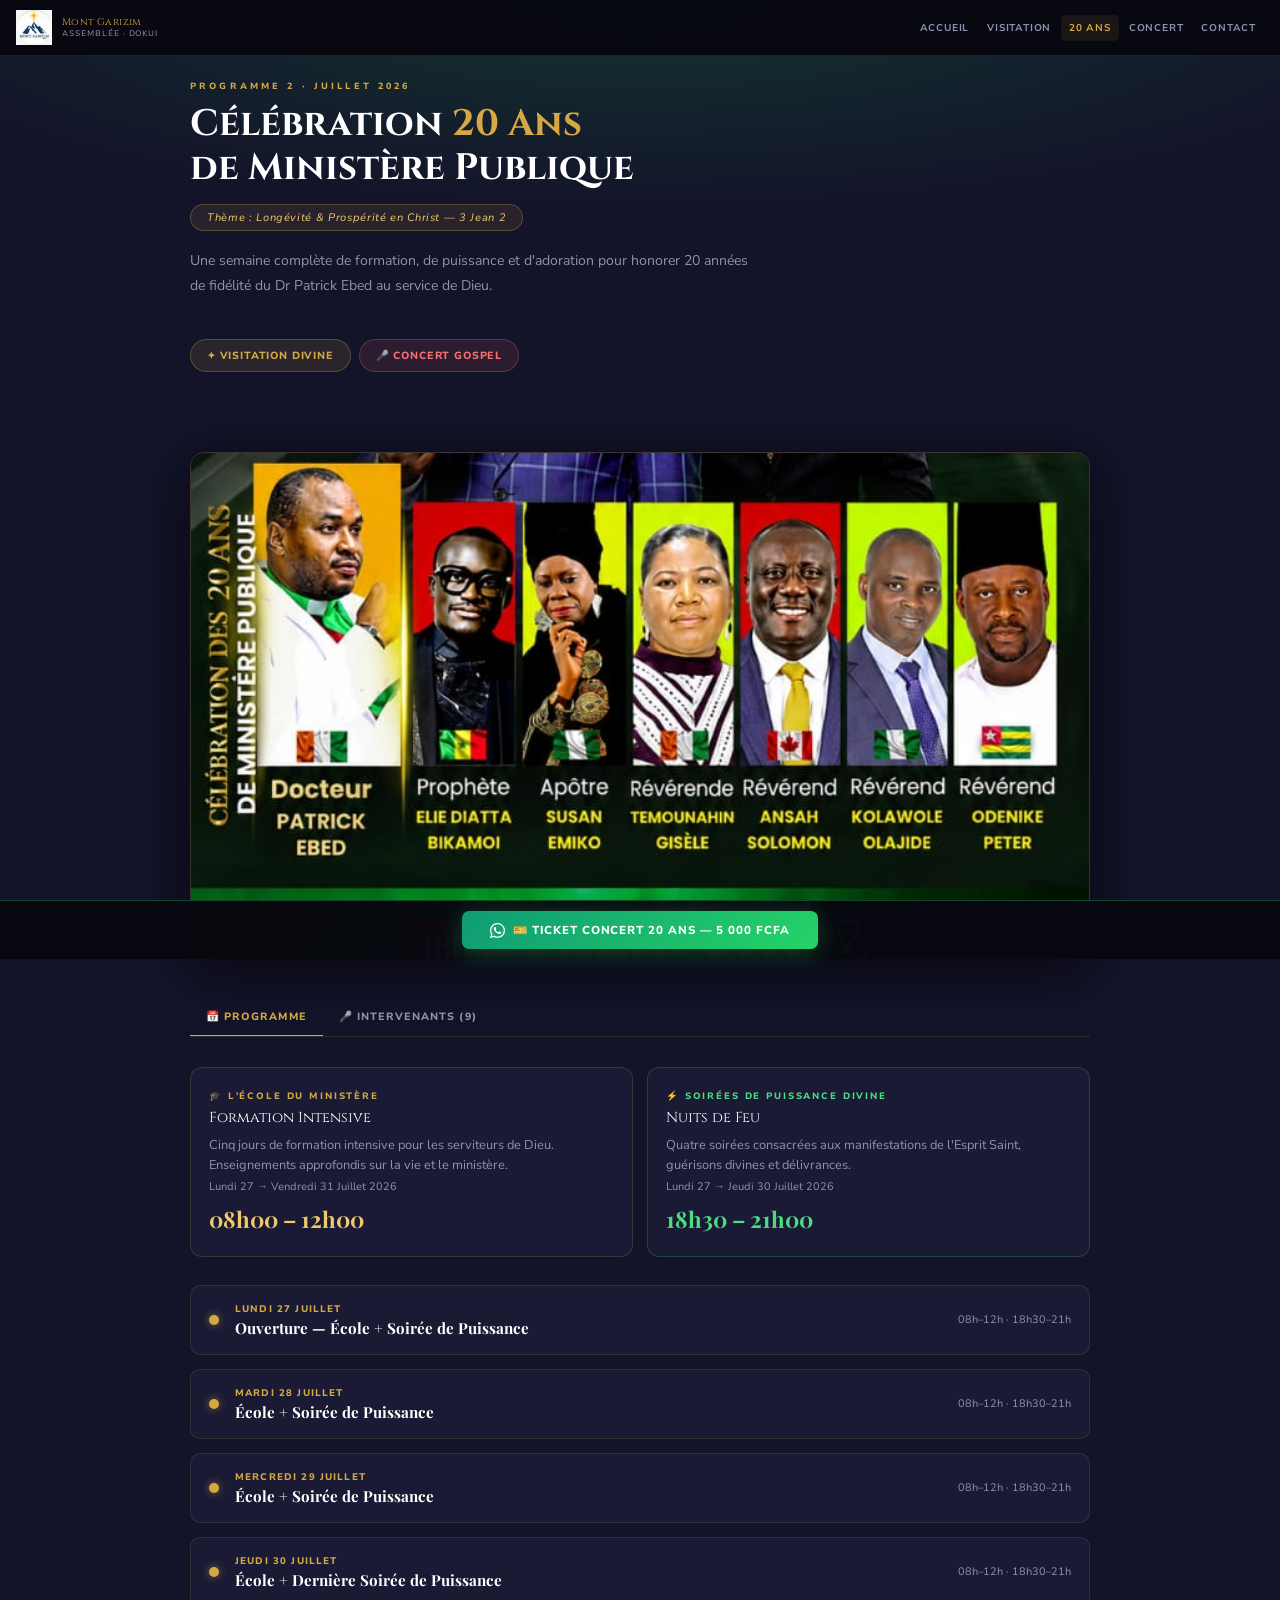
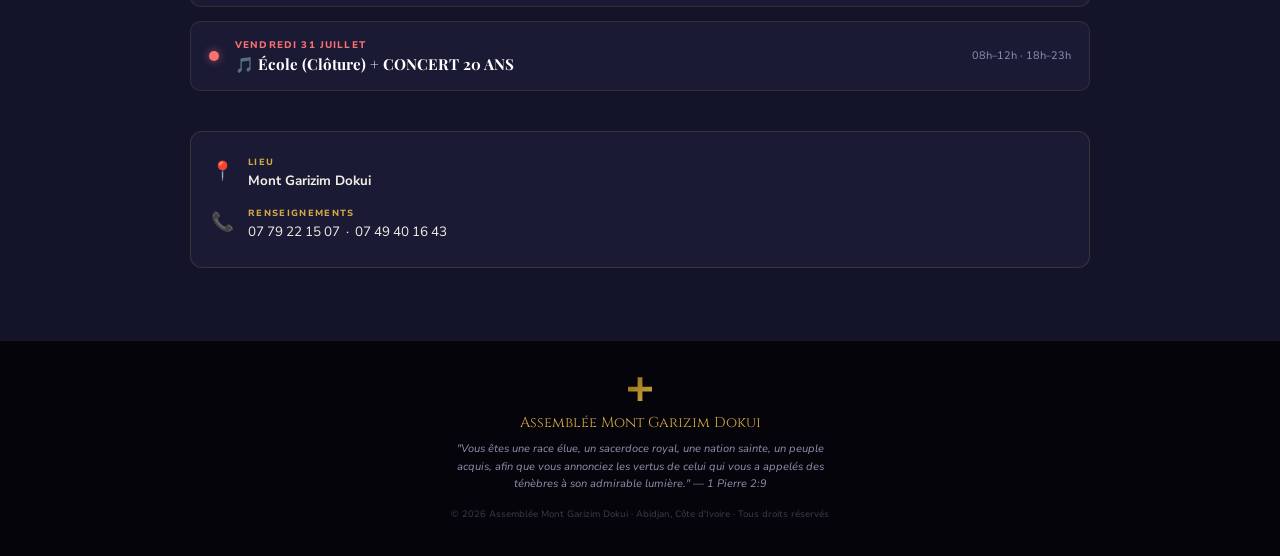
==== commit 6fcd5a87: "Add files via upload" ====
--- a/20-ans.html
+++ b/20-ans.html
@@ -70,7 +70,7 @@
 
 <section class="section dark3" style="padding-top:40px;">
   <div class="container">
-    <img src="images/20-ans.jpg" alt="20 Ans de Ministère" class="prog-banner rv" width="900" height="506">
+    <img src="images/20-ans.jpeg" alt="20 Ans de Ministère" class="prog-banner rv" width="900" height="506">
     <!-- Tabs -->
     <div class="tabs rv">
       <button class="tab-btn on" onclick="tab(this,'t-sched')">📅 Programme</button>
